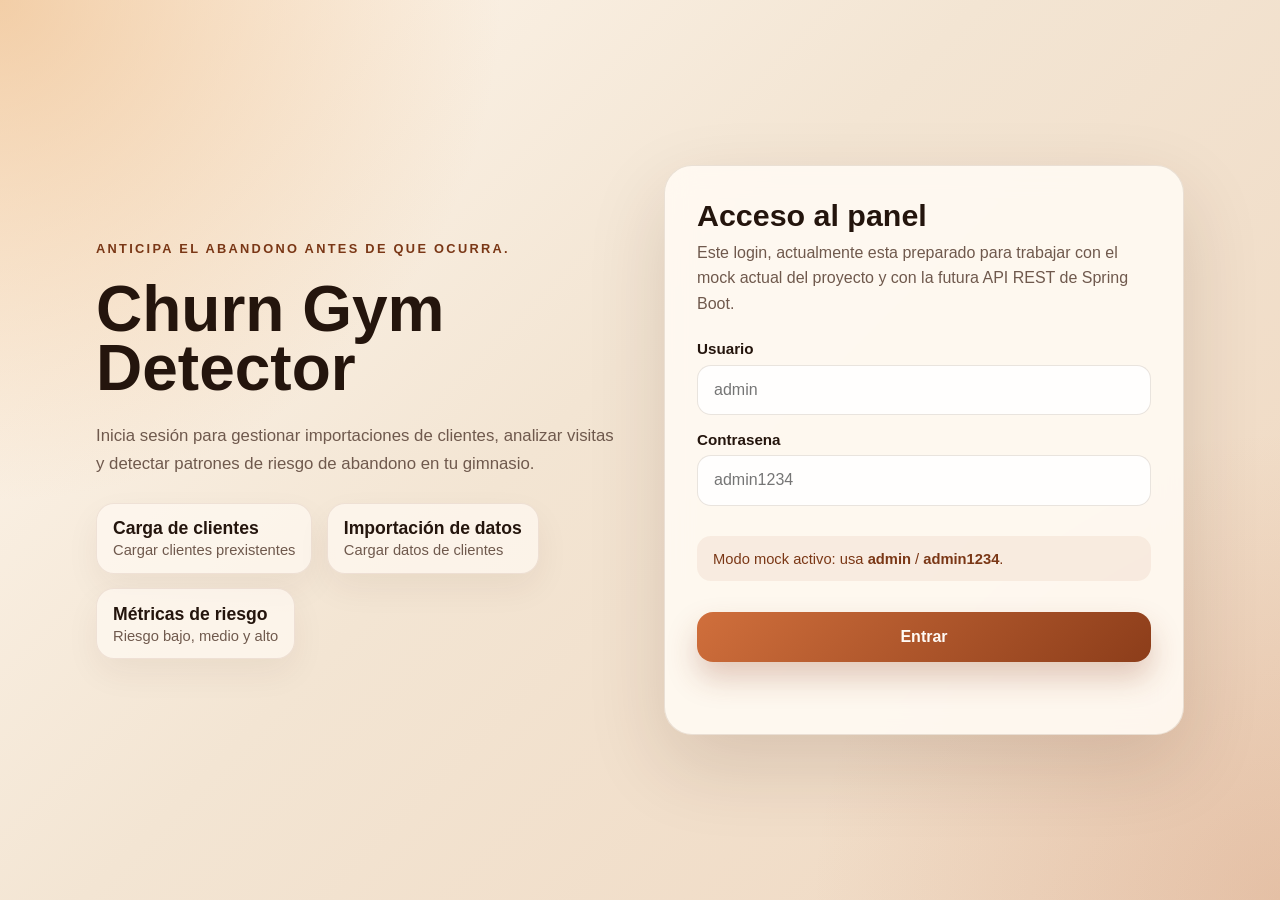
==== frontend/index.html @ 082c9afd "feat: añadir login" ====
<!DOCTYPE html>
<html lang="es">
<head>
  <meta charset="UTF-8">
  <meta name="viewport" content="width=device-width, initial-scale=1.0">
  <title>Churn Gym Detector | Login</title>
  <link rel="stylesheet" href="./css/login.css">
</head>
<body>
  <main class="login-layout">
    <section class="login-hero" aria-label="Presentacion del producto">
      <p class="eyebrow">Anticipa el abandono antes de que ocurra.</p>
      <h1 class="hero-title">Churn Gym Detector</h1>
      <p class="hero-copy">
        Inicia sesión para gestionar importaciones de clientes, analizar visitas y detectar
        patrones de riesgo de abandono en tu gimnasio.
      </p>

      <div class="hero-metrics" aria-hidden="true">
        <article class="metric-chip">
          <strong>Carga de clientes</strong>
          <span>Cargar clientes prexistentes</span>
        </article>
        <article class="metric-chip">
          <strong>Importación de datos </strong>
          <span>Cargar datos de clientes </span>
        </article>
        <article class="metric-chip">
          <strong>Métricas de riesgo</strong>
          <span>Riesgo bajo, medio y alto</span>
        </article>
      </div>
    </section>

    <section class="login-card" aria-label="Formulario de acceso">
      <h2 class="card-title">Acceso al panel</h2>
      <p class="card-copy">
        Este login, actualmente esta preparado para trabajar con el mock actual del proyecto y con la
        futura API REST de Spring Boot.
      </p>

      <form class="login-form" data-login-form novalidate>
        <div class="field">
          <label for="username">Usuario</label>
          <input id="username" name="username" type="text" autocomplete="username" placeholder="admin" required>
        </div>

        <div class="field">
          <label for="password">Contrasena</label>
          <input id="password" name="password" type="password" autocomplete="current-password" placeholder="admin1234" required>
        </div>

        <p class="credentials-hint">
          Modo mock activo: usa <strong>admin</strong> / <strong>admin1234</strong>.
        </p>

        <button class="login-button" type="submit" data-submit-button>Entrar</button>
        <p class="feedback" data-feedback data-state="idle" aria-live="polite"></p>
      </form>
    </section>
  </main>

  <script type="module" src="./js/login.js"></script>
</body>
</html>
---- frontend/css/login.css ----
:root {
  --panel: rgba(255, 250, 242, 0.92);
  --panel-border: rgba(110, 74, 43, 0.14);
  --primary: #b3572b;
  --primary-dark: #7a3716;
  --text: #24150d;
  --muted: #6f594d;
  --error: #b42318;
  --success: #176c4b;
  --shadow: 0 30px 80px rgba(63, 29, 12, 0.14);
  font-family: "Bahnschrift", "Segoe UI Variable Text", sans-serif;
}

* {
  box-sizing: border-box;
}

body {
  margin: 0;
  min-height: 100vh;
  color: var(--text);
  background:
    radial-gradient(circle at top left, rgba(236, 184, 129, 0.65), transparent 32%),
    radial-gradient(circle at bottom right, rgba(181, 87, 43, 0.18), transparent 30%),
    linear-gradient(135deg, #fff8ef 0%, #f3e5d3 45%, #efd7c0 100%);
}

.login-layout {
  min-height: 100vh;
  display: grid;
  grid-template-columns: minmax(280px, 520px) minmax(320px, 520px);
  align-items: center;
  justify-content: center;
  gap: 3rem;
  padding: 2rem;
}

.login-hero {
  display: grid;
  gap: 1.5rem;
}

.eyebrow {
  margin: 0;
  letter-spacing: 0.18em;
  text-transform: uppercase;
  color: var(--primary-dark);
  font-size: 0.8rem;
  font-weight: 700;
}

.hero-title {
  margin: 0;
  font-size: clamp(2.5rem, 5vw, 4.6rem);
  line-height: 0.92;
}

.hero-copy {
  margin: 0;
  max-width: 34rem;
  color: var(--muted);
  font-size: 1.05rem;
  line-height: 1.7;
}

.hero-metrics {
  display: flex;
  flex-wrap: wrap;
  gap: 0.9rem;
}

.metric-chip {
  padding: 0.9rem 1rem;
  border-radius: 18px;
  background: rgba(255, 250, 242, 0.7);
  border: 1px solid rgba(122, 55, 22, 0.1);
  box-shadow: 0 14px 34px rgba(63, 29, 12, 0.06);
}

.metric-chip strong,
.metric-chip span {
  display: block;
}

.metric-chip strong {
  font-size: 1.1rem;
}

.metric-chip span {
  color: var(--muted);
  font-size: 0.92rem;
  margin-top: 0.2rem;
}

.login-card {
  padding: 2rem;
  border-radius: 28px;
  background: var(--panel);
  border: 1px solid var(--panel-border);
  box-shadow: var(--shadow);
  backdrop-filter: blur(14px);
}

.card-title {
  margin: 0 0 0.4rem;
  font-size: 1.9rem;
}

.card-copy {
  margin: 0 0 1.5rem;
  color: var(--muted);
  line-height: 1.6;
}

.login-form {
  display: grid;
  gap: 1rem;
}

.field {
  display: grid;
  gap: 0.45rem;
}

.field label {
  font-weight: 700;
  font-size: 0.95rem;
}

.field input {
  width: 100%;
  padding: 0.95rem 1rem;
  border-radius: 14px;
  border: 1px solid rgba(110, 74, 43, 0.15);
  background: rgba(255, 255, 255, 0.88);
  color: var(--text);
  font: inherit;
}

.field input:focus {
  outline: 3px solid rgba(179, 87, 43, 0.18);
  border-color: rgba(179, 87, 43, 0.5);
}

.credentials-hint {
  padding: 0.9rem 1rem;
  border-radius: 14px;
  background: rgba(181, 87, 43, 0.08);
  color: var(--primary-dark);
  font-size: 0.92rem;
}

.login-button {
  appearance: none;
  border: 0;
  border-radius: 16px;
  padding: 1rem 1.2rem;
  background: linear-gradient(135deg, #d06f3c, #8c3d1a);
  color: #fffaf5;
  font: inherit;
  font-weight: 700;
  cursor: pointer;
  transition: transform 160ms ease, box-shadow 160ms ease, opacity 160ms ease;
  box-shadow: 0 16px 30px rgba(140, 61, 26, 0.25);
}

.login-button:hover {
  transform: translateY(-1px);
}

.login-button:disabled {
  opacity: 0.72;
  cursor: wait;
  transform: none;
}

.feedback {
  min-height: 1.5rem;
  margin: 0;
  font-size: 0.95rem;
}

.feedback[data-state="error"] {
  color: var(--error);
}

.feedback[data-state="success"] {
  color: var(--success);
}

@media (max-width: 920px) {
  .login-layout {
    grid-template-columns: 1fr;
    gap: 2rem;
    padding: 1.5rem;
  }

  .login-card {
    padding: 1.5rem;
  }
}
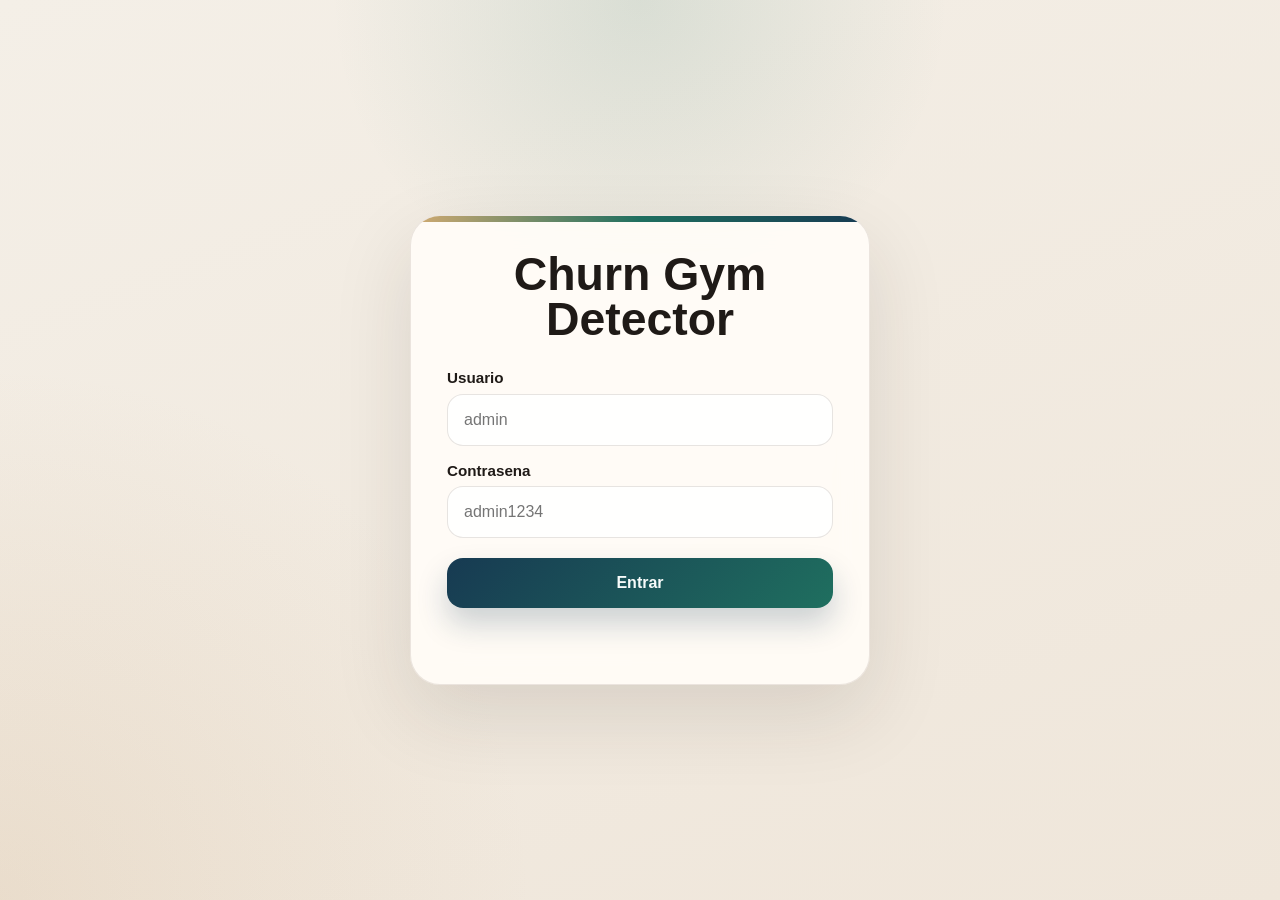
==== commit de2f579f: "feat: añadir login" ====
--- a/frontend/index.html
+++ b/frontend/index.html
@@ -7,37 +7,9 @@
   <link rel="stylesheet" href="./css/login.css">
 </head>
 <body>
-  <main class="login-layout">
-    <section class="login-hero" aria-label="Presentacion del producto">
-      <p class="eyebrow">Anticipa el abandono antes de que ocurra.</p>
-      <h1 class="hero-title">Churn Gym Detector</h1>
-      <p class="hero-copy">
-        Inicia sesión para gestionar importaciones de clientes, analizar visitas y detectar
-        patrones de riesgo de abandono en tu gimnasio.
-      </p>
-
-      <div class="hero-metrics" aria-hidden="true">
-        <article class="metric-chip">
-          <strong>Carga de clientes</strong>
-          <span>Cargar clientes prexistentes</span>
-        </article>
-        <article class="metric-chip">
-          <strong>Importación de datos </strong>
-          <span>Cargar datos de clientes </span>
-        </article>
-        <article class="metric-chip">
-          <strong>Métricas de riesgo</strong>
-          <span>Riesgo bajo, medio y alto</span>
-        </article>
-      </div>
-    </section>
-
+  <main class="login-shell">
     <section class="login-card" aria-label="Formulario de acceso">
-      <h2 class="card-title">Acceso al panel</h2>
-      <p class="card-copy">
-        Este login, actualmente esta preparado para trabajar con el mock actual del proyecto y con la
-        futura API REST de Spring Boot.
-      </p>
+      <h1 class="card-title">Churn Gym Detector</h1>
 
       <form class="login-form" data-login-form novalidate>
         <div class="field">
@@ -50,10 +22,6 @@
           <input id="password" name="password" type="password" autocomplete="current-password" placeholder="admin1234" required>
         </div>
 
-        <p class="credentials-hint">
-          Modo mock activo: usa <strong>admin</strong> / <strong>admin1234</strong>.
-        </p>
-
         <button class="login-button" type="submit" data-submit-button>Entrar</button>
         <p class="feedback" data-feedback data-state="idle" aria-live="polite"></p>
       </form>
--- a/frontend/css/login.css
+++ b/frontend/css/login.css
@@ -1,14 +1,14 @@
 :root {
-  --panel: rgba(255, 250, 242, 0.92);
-  --panel-border: rgba(110, 74, 43, 0.14);
-  --primary: #b3572b;
-  --primary-dark: #7a3716;
-  --text: #24150d;
-  --muted: #6f594d;
+  /* Variables base del tema para reutilizar color, sombras y tipografia. */
+  --page-bg: #f4efe7;
+  --panel: rgba(255, 252, 247, 0.94);
+  --panel-border: rgba(88, 64, 49, 0.12);
+  --primary: #1f6f5f;
+  --text: #1f1a17;
   --error: #b42318;
   --success: #176c4b;
-  --shadow: 0 30px 80px rgba(63, 29, 12, 0.14);
-  font-family: "Bahnschrift", "Segoe UI Variable Text", sans-serif;
+  --shadow: 0 30px 80px rgba(45, 34, 28, 0.12);
+  font-family: "Segoe UI Variable Text", "Bahnschrift", sans-serif;
 }
 
 * {
@@ -19,97 +19,49 @@
   margin: 0;
   min-height: 100vh;
   color: var(--text);
+  /* El fondo combina gradientes para dar profundidad sin depender de imagenes. */
   background:
-    radial-gradient(circle at top left, rgba(236, 184, 129, 0.65), transparent 32%),
-    radial-gradient(circle at bottom right, rgba(181, 87, 43, 0.18), transparent 30%),
-    linear-gradient(135deg, #fff8ef 0%, #f3e5d3 45%, #efd7c0 100%);
+    radial-gradient(circle at top, rgba(31, 111, 95, 0.12), transparent 28%),
+    radial-gradient(circle at bottom left, rgba(201, 164, 119, 0.18), transparent 34%),
+    linear-gradient(160deg, var(--page-bg) 0%, #efe6da 100%);
 }
 
-.login-layout {
+.login-shell {
+  /* Centra la tarjeta tanto en vertical como en horizontal. */
   min-height: 100vh;
-  display: grid;
-  grid-template-columns: minmax(280px, 520px) minmax(320px, 520px);
+  display: flex;
   align-items: center;
   justify-content: center;
-  gap: 3rem;
   padding: 2rem;
 }
 
-.login-hero {
-  display: grid;
-  gap: 1.5rem;
-}
-
-.eyebrow {
-  margin: 0;
-  letter-spacing: 0.18em;
-  text-transform: uppercase;
-  color: var(--primary-dark);
-  font-size: 0.8rem;
-  font-weight: 700;
-}
-
-.hero-title {
-  margin: 0;
-  font-size: clamp(2.5rem, 5vw, 4.6rem);
-  line-height: 0.92;
-}
-
-.hero-copy {
-  margin: 0;
-  max-width: 34rem;
-  color: var(--muted);
-  font-size: 1.05rem;
-  line-height: 1.7;
-}
-
-.hero-metrics {
-  display: flex;
-  flex-wrap: wrap;
-  gap: 0.9rem;
-}
-
-.metric-chip {
-  padding: 0.9rem 1rem;
-  border-radius: 18px;
-  background: rgba(255, 250, 242, 0.7);
-  border: 1px solid rgba(122, 55, 22, 0.1);
-  box-shadow: 0 14px 34px rgba(63, 29, 12, 0.06);
-}
-
-.metric-chip strong,
-.metric-chip span {
-  display: block;
-}
-
-.metric-chip strong {
-  font-size: 1.1rem;
-}
-
-.metric-chip span {
-  color: var(--muted);
-  font-size: 0.92rem;
-  margin-top: 0.2rem;
-}
-
 .login-card {
-  padding: 2rem;
-  border-radius: 28px;
+  /* Tarjeta principal con efecto cristal para separar el formulario del fondo. */
+  width: min(100%, 460px);
+  padding: 2.25rem;
+  border-radius: 30px;
   background: var(--panel);
   border: 1px solid var(--panel-border);
   box-shadow: var(--shadow);
   backdrop-filter: blur(14px);
+  position: relative;
+  overflow: hidden;
+  text-align: center;
+}
+
+.login-card::before {
+  /* Barra decorativa superior para reforzar la identidad visual. */
+  content: "";
+  position: absolute;
+  inset: 0 0 auto;
+  height: 6px;
+  background: linear-gradient(90deg, #d3ab72, var(--primary), #173a52);
 }
 
 .card-title {
-  margin: 0 0 0.4rem;
-  font-size: 1.9rem;
-}
-
-.card-copy {
-  margin: 0 0 1.5rem;
-  color: var(--muted);
-  line-height: 1.6;
+  margin: 0 0 1.75rem;
+  font-size: clamp(2rem, 5vw, 2.9rem);
+  line-height: 0.96;
 }
 
 .login-form {
@@ -120,6 +72,7 @@
 .field {
   display: grid;
   gap: 0.45rem;
+  text-align: left;
 }
 
 .field label {
@@ -129,25 +82,20 @@
 
 .field input {
   width: 100%;
-  padding: 0.95rem 1rem;
-  border-radius: 14px;
-  border: 1px solid rgba(110, 74, 43, 0.15);
-  background: rgba(255, 255, 255, 0.88);
+  padding: 1rem;
+  border-radius: 16px;
+  border: 1px solid rgba(88, 64, 49, 0.14);
+  background: rgba(255, 255, 255, 0.9);
   color: var(--text);
   font: inherit;
+  transition: border-color 160ms ease, box-shadow 160ms ease, background-color 160ms ease;
 }
 
 .field input:focus {
-  outline: 3px solid rgba(179, 87, 43, 0.18);
-  border-color: rgba(179, 87, 43, 0.5);
-}
-
-.credentials-hint {
-  padding: 0.9rem 1rem;
-  border-radius: 14px;
-  background: rgba(181, 87, 43, 0.08);
-  color: var(--primary-dark);
-  font-size: 0.92rem;
+  /* Resaltamos el foco para mejorar accesibilidad y feedback visual. */
+  outline: 3px solid rgba(31, 111, 95, 0.14);
+  border-color: rgba(31, 111, 95, 0.44);
+  box-shadow: 0 0 0 4px rgba(31, 111, 95, 0.06);
 }
 
 .login-button {
@@ -155,13 +103,14 @@
   border: 0;
   border-radius: 16px;
   padding: 1rem 1.2rem;
-  background: linear-gradient(135deg, #d06f3c, #8c3d1a);
-  color: #fffaf5;
+  background: linear-gradient(135deg, #173a52, var(--primary));
+  color: #f7fbfa;
   font: inherit;
   font-weight: 700;
   cursor: pointer;
   transition: transform 160ms ease, box-shadow 160ms ease, opacity 160ms ease;
-  box-shadow: 0 16px 30px rgba(140, 61, 26, 0.25);
+  box-shadow: 0 16px 30px rgba(23, 58, 82, 0.22);
+  margin-top: 0.25rem;
 }
 
 .login-button:hover {
@@ -169,12 +118,14 @@
 }
 
 .login-button:disabled {
+  /* El boton bloqueado mantiene contexto visual mientras esperamos la respuesta. */
   opacity: 0.72;
   cursor: wait;
   transform: none;
 }
 
 .feedback {
+  /* Reservamos espacio para errores o avisos sin que el layout salte al aparecer el mensaje. */
   min-height: 1.5rem;
   margin: 0;
   font-size: 0.95rem;
@@ -188,14 +139,14 @@
   color: var(--success);
 }
 
-@media (max-width: 920px) {
-  .login-layout {
-    grid-template-columns: 1fr;
-    gap: 2rem;
-    padding: 1.5rem;
+@media (max-width: 640px) {
+  /* En movil compactamos margenes y radio para que la tarjeta respire mejor en pantallas estrechas. */
+  .login-shell {
+    padding: 1rem;
   }
 
   .login-card {
-    padding: 1.5rem;
+    padding: 1.4rem;
+    border-radius: 24px;
   }
 }
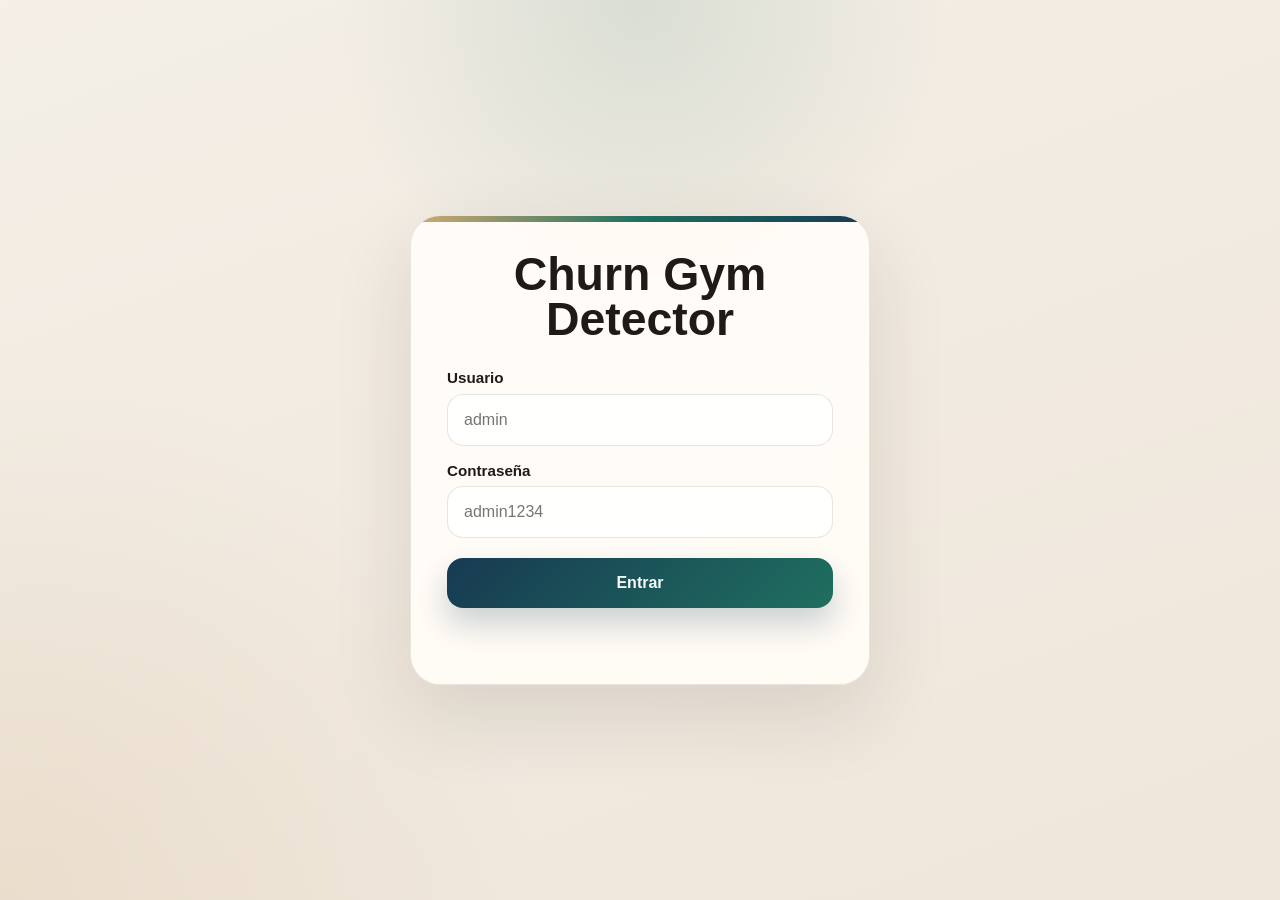
==== commit da8f8708: "feat: refactorizado el código de la función de login y separada la funión auth api." ====
--- a/frontend/index.html
+++ b/frontend/index.html
@@ -3,12 +3,12 @@
 <head>
   <meta charset="UTF-8">
   <meta name="viewport" content="width=device-width, initial-scale=1.0">
-  <title>Churn Gym Detector | Login</title>
+  <title>Churn Gym Detector | Inicio de sesión</title>
   <link rel="stylesheet" href="./css/login.css">
 </head>
 <body>
   <main class="login-shell">
-    <section class="login-card" aria-label="Formulario de acceso">
+    <section class="login-card" aria-label="Formulario de inicio de sesión">
       <h1 class="card-title">Churn Gym Detector</h1>
 
       <form class="login-form" data-login-form novalidate>
@@ -18,7 +18,7 @@
         </div>
 
         <div class="field">
-          <label for="password">Contrasena</label>
+          <label for="password">Contraseña</label>
           <input id="password" name="password" type="password" autocomplete="current-password" placeholder="admin1234" required>
         </div>
 
@@ -28,6 +28,6 @@
     </section>
   </main>
 
-  <script type="module" src="./js/login.js"></script>
+  <script type="module" src="./js/pages/login.js"></script>
 </body>
-</html>
+</html>
--- a/frontend/css/login.css
+++ b/frontend/css/login.css
@@ -1,5 +1,5 @@
 :root {
-  /* Variables base del tema para reutilizar color, sombras y tipografia. */
+  /* Variables base del tema para reutilizar colores, sombras, radios y tipografía. */
   --page-bg: #f4efe7;
   --panel: rgba(255, 252, 247, 0.94);
   --panel-border: rgba(88, 64, 49, 0.12);
@@ -8,6 +8,8 @@
   --error: #b42318;
   --success: #176c4b;
   --shadow: 0 30px 80px rgba(45, 34, 28, 0.12);
+  --radius-lg: 16px;
+  --radius-xl: 30px;
   font-family: "Segoe UI Variable Text", "Bahnschrift", sans-serif;
 }
 
@@ -19,7 +21,8 @@
   margin: 0;
   min-height: 100vh;
   color: var(--text);
-  /* El fondo combina gradientes para dar profundidad sin depender de imagenes. */
+
+  /* Fondo compuesto por degradados para aportar profundidad sin utilizar imágenes externas. */
   background:
     radial-gradient(circle at top, rgba(31, 111, 95, 0.12), transparent 28%),
     radial-gradient(circle at bottom left, rgba(201, 164, 119, 0.18), transparent 34%),
@@ -27,7 +30,7 @@
 }
 
 .login-shell {
-  /* Centra la tarjeta tanto en vertical como en horizontal. */
+  /* Contenedor principal encargado de centrar el formulario en la pantalla. */
   min-height: 100vh;
   display: flex;
   align-items: center;
@@ -36,10 +39,10 @@
 }
 
 .login-card {
-  /* Tarjeta principal con efecto cristal para separar el formulario del fondo. */
+  /* Tarjeta principal del formulario de inicio de sesión. */
   width: min(100%, 460px);
   padding: 2.25rem;
-  border-radius: 30px;
+  border-radius: var(--radius-xl);
   background: var(--panel);
   border: 1px solid var(--panel-border);
   box-shadow: var(--shadow);
@@ -50,7 +53,7 @@
 }
 
 .login-card::before {
-  /* Barra decorativa superior para reforzar la identidad visual. */
+  /* Línea superior decorativa para reforzar la identidad visual de la interfaz. */
   content: "";
   position: absolute;
   inset: 0 0 auto;
@@ -83,7 +86,7 @@
 .field input {
   width: 100%;
   padding: 1rem;
-  border-radius: 16px;
+  border-radius: var(--radius-lg);
   border: 1px solid rgba(88, 64, 49, 0.14);
   background: rgba(255, 255, 255, 0.9);
   color: var(--text);
@@ -92,7 +95,7 @@
 }
 
 .field input:focus {
-  /* Resaltamos el foco para mejorar accesibilidad y feedback visual. */
+  /* Resalta el campo activo para mejorar la accesibilidad y la respuesta visual. */
   outline: 3px solid rgba(31, 111, 95, 0.14);
   border-color: rgba(31, 111, 95, 0.44);
   box-shadow: 0 0 0 4px rgba(31, 111, 95, 0.06);
@@ -101,7 +104,7 @@
 .login-button {
   appearance: none;
   border: 0;
-  border-radius: 16px;
+  border-radius: var(--radius-lg);
   padding: 1rem 1.2rem;
   background: linear-gradient(135deg, #173a52, var(--primary));
   color: #f7fbfa;
@@ -118,14 +121,14 @@
 }
 
 .login-button:disabled {
-  /* El boton bloqueado mantiene contexto visual mientras esperamos la respuesta. */
+  /* Estado visual utilizado mientras se procesa la solicitud de inicio de sesión. */
   opacity: 0.72;
   cursor: wait;
   transform: none;
 }
 
 .feedback {
-  /* Reservamos espacio para errores o avisos sin que el layout salte al aparecer el mensaje. */
+  /* Reserva espacio para mostrar errores o avisos sin desplazar el formulario. */
   min-height: 1.5rem;
   margin: 0;
   font-size: 0.95rem;
@@ -140,7 +143,7 @@
 }
 
 @media (max-width: 640px) {
-  /* En movil compactamos margenes y radio para que la tarjeta respire mejor en pantallas estrechas. */
+  /* Ajustes de espaciado para mejorar la visualización en pantallas pequeñas. */
   .login-shell {
     padding: 1rem;
   }
@@ -149,4 +152,4 @@
     padding: 1.4rem;
     border-radius: 24px;
   }
-}
+}
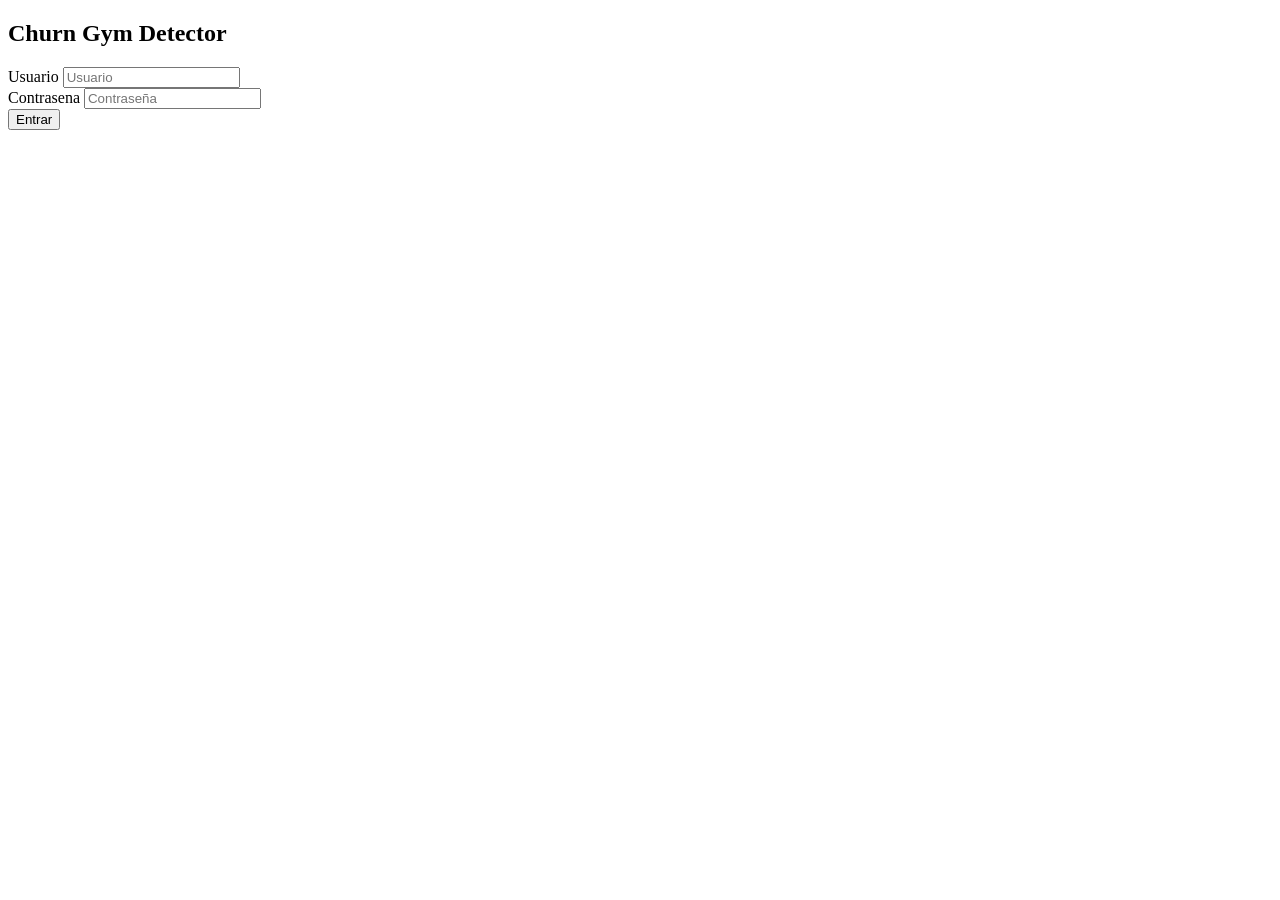
==== commit 4d78d0f5: "fix: placeholders login, mailto dashboard y README actualizado" ====
--- a/frontend/index.html
+++ b/frontend/index.html
@@ -3,23 +3,23 @@
 <head>
   <meta charset="UTF-8">
   <meta name="viewport" content="width=device-width, initial-scale=1.0">
-  <title>Churn Gym Detector | Inicio de sesión</title>
+  <title>Churn Gym Detector | Login</title>
   <link rel="stylesheet" href="./css/login.css">
 </head>
 <body>
   <main class="login-shell">
-    <section class="login-card" aria-label="Formulario de inicio de sesión">
+    <section class="login-card" aria-label="Formulario de acceso">
       <h1 class="card-title">Churn Gym Detector</h1>
 
       <form class="login-form" data-login-form novalidate>
         <div class="field">
           <label for="username">Usuario</label>
-          <input id="username" name="username" type="text" autocomplete="username" placeholder="admin" required>
+          <input id="username" name="username" type="text" autocomplete="username" placeholder="Usuario" required>
         </div>
 
         <div class="field">
-          <label for="password">Contraseña</label>
-          <input id="password" name="password" type="password" autocomplete="current-password" placeholder="admin1234" required>
+          <label for="password">Contrasena</label>
+          <input id="password" name="password" type="password" autocomplete="current-password" placeholder="Contraseña" required>
         </div>
 
         <button class="login-button" type="submit" data-submit-button>Entrar</button>
@@ -28,6 +28,6 @@
     </section>
   </main>
 
-  <script type="module" src="./js/pages/login.js"></script>
+  <script type="module" src="./js/login.js"></script>
 </body>
-</html>+</html>
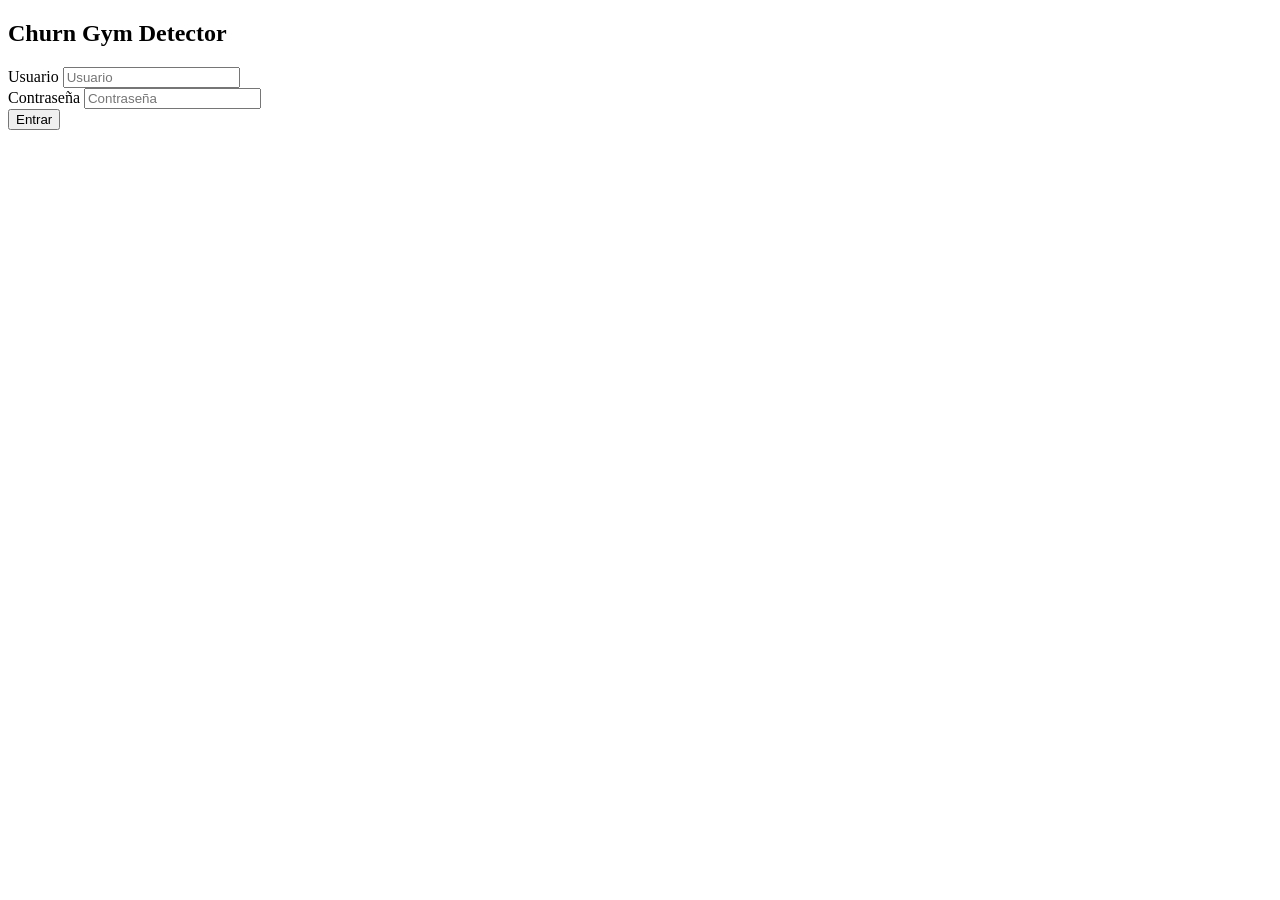
==== commit 41b23886: "merge: integrar develop y resolver conflicto en index.html" ====
--- a/frontend/index.html
+++ b/frontend/index.html
@@ -3,12 +3,12 @@
 <head>
   <meta charset="UTF-8">
   <meta name="viewport" content="width=device-width, initial-scale=1.0">
-  <title>Churn Gym Detector | Login</title>
+  <title>Churn Gym Detector | Inicio de sesión</title>
   <link rel="stylesheet" href="./css/login.css">
 </head>
 <body>
   <main class="login-shell">
-    <section class="login-card" aria-label="Formulario de acceso">
+    <section class="login-card" aria-label="Formulario de inicio de sesión">
       <h1 class="card-title">Churn Gym Detector</h1>
 
       <form class="login-form" data-login-form novalidate>
@@ -18,7 +18,7 @@
         </div>
 
         <div class="field">
-          <label for="password">Contrasena</label>
+          <label for="password">Contraseña</label>
           <input id="password" name="password" type="password" autocomplete="current-password" placeholder="Contraseña" required>
         </div>
 
@@ -28,6 +28,6 @@
     </section>
   </main>
 
-  <script type="module" src="./js/login.js"></script>
+  <script type="module" src="./js/pages/login.js"></script>
 </body>
-</html>
+</html>
